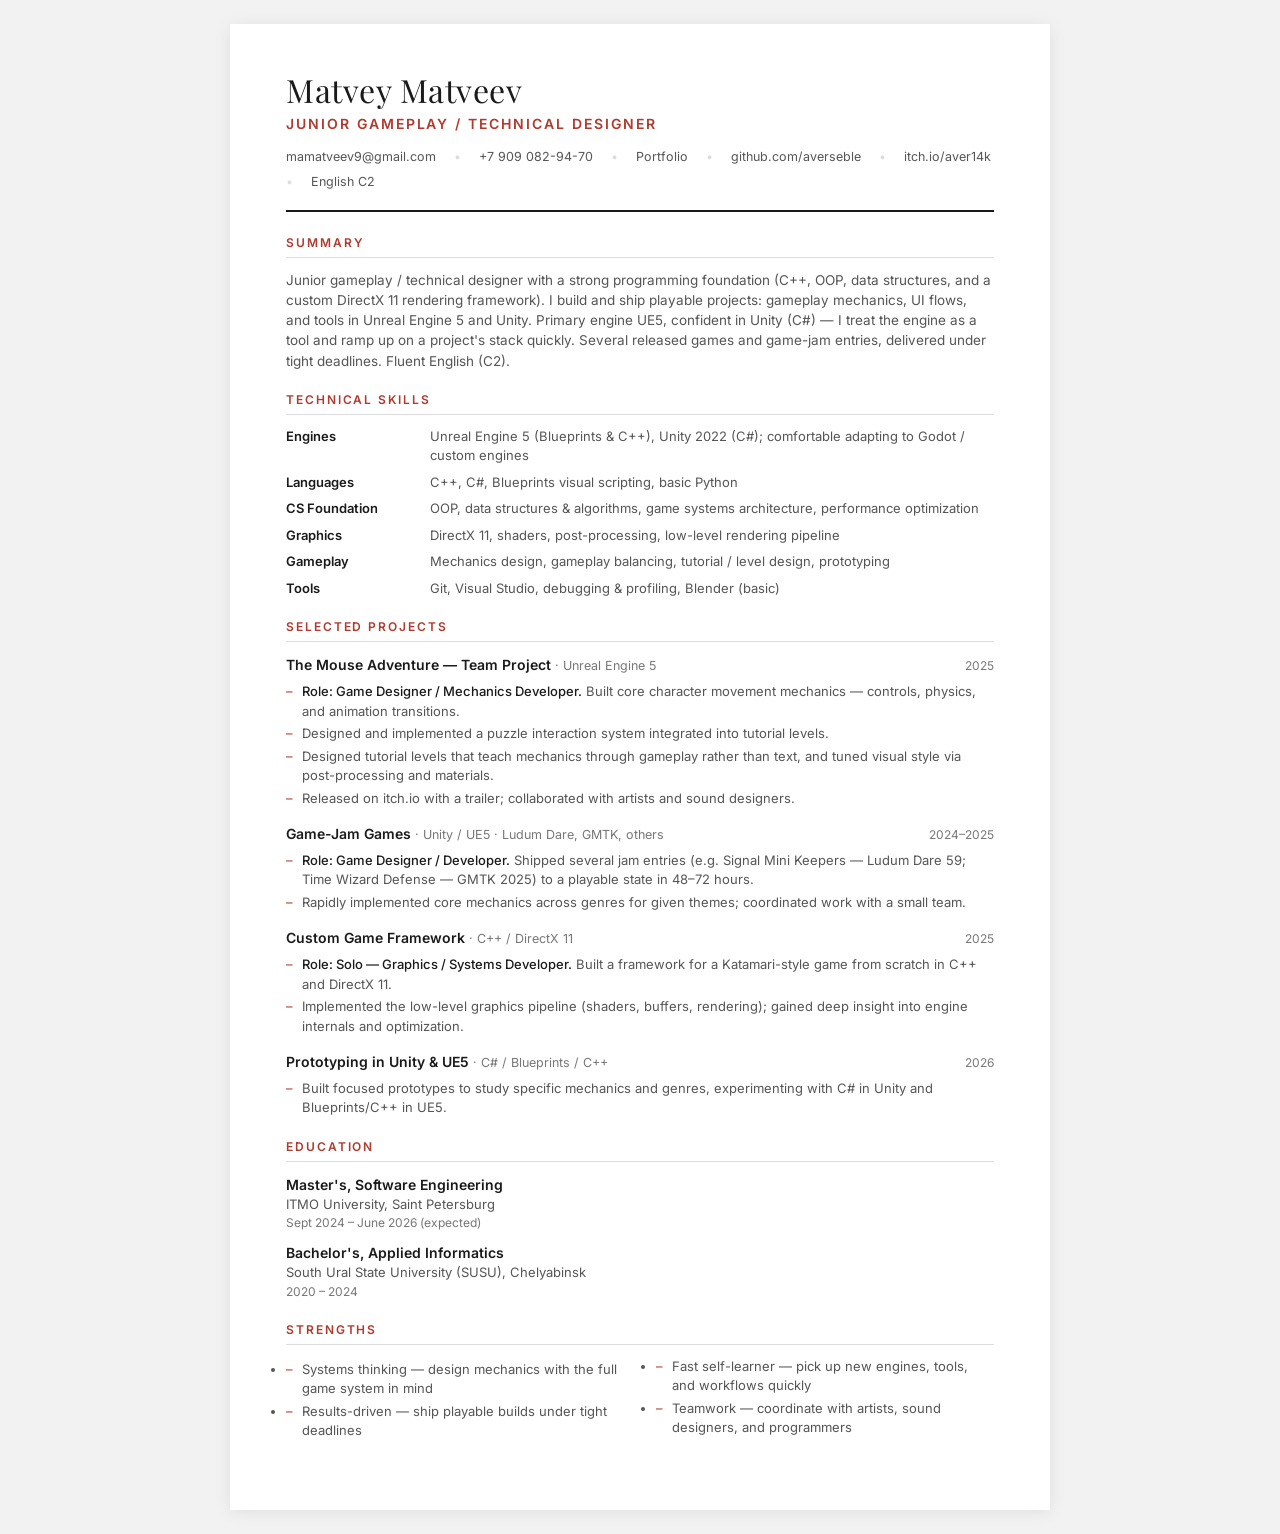
==== cv.html @ a1f342c8 "added CV" ====
<!DOCTYPE html>
<html lang="en">
<head>
  <meta charset="UTF-8">
  <meta name="viewport" content="width=device-width, initial-scale=1.0">
  <title>Matvey Matveev — CV — Junior Gameplay / Technical Designer</title>
  <link rel="preconnect" href="https://fonts.googleapis.com">
  <link rel="preconnect" href="https://fonts.gstatic.com" crossorigin>
  <link href="https://fonts.googleapis.com/css2?family=Inter:wght@300;400;500;600&family=Playfair+Display:wght@600&display=swap" rel="stylesheet">
  <style>
    :root {
      --ink: #1a1a1a;
      --muted: #555;
      --dim: #777;
      --accent: #b03a2e;
      --line: #ddd;
      --bg: #fff;
    }

    * { margin: 0; padding: 0; box-sizing: border-box; }

    body {
      font-family: 'Inter', system-ui, sans-serif;
      color: var(--ink);
      background: #f2f2f2;
      line-height: 1.5;
      font-size: 14px;
      -webkit-font-smoothing: antialiased;
    }

    .page {
      max-width: 820px;
      margin: 24px auto;
      background: var(--bg);
      padding: 48px 56px;
      box-shadow: 0 2px 16px rgba(0,0,0,0.08);
    }

    /* Header */
    .cv-head { border-bottom: 2px solid var(--ink); padding-bottom: 18px; margin-bottom: 22px; }
    .cv-name {
      font-family: 'Playfair Display', serif;
      font-size: 32px;
      letter-spacing: 0.5px;
      line-height: 1.1;
    }
    .cv-role {
      font-size: 14px;
      letter-spacing: 0.14em;
      text-transform: uppercase;
      color: var(--accent);
      font-weight: 600;
      margin-top: 6px;
    }
    .cv-contacts {
      margin-top: 14px;
      display: flex;
      flex-wrap: wrap;
      gap: 6px 18px;
      font-size: 12.5px;
      color: var(--muted);
    }
    .cv-contacts a { color: var(--muted); text-decoration: none; }
    .cv-contacts a:hover { color: var(--accent); }
    .cv-contacts span::before { content: "•"; color: var(--line); margin-right: 18px; }
    .cv-contacts span:first-child::before { content: none; }

    /* Sections */
    section { margin-bottom: 20px; }
    h2 {
      font-size: 12px;
      letter-spacing: 0.16em;
      text-transform: uppercase;
      color: var(--accent);
      border-bottom: 1px solid var(--line);
      padding-bottom: 5px;
      margin-bottom: 12px;
      font-weight: 600;
    }

    .summary { color: var(--muted); font-size: 13.5px; }

    /* Skills grid */
    .skills { display: grid; grid-template-columns: 130px 1fr; row-gap: 7px; column-gap: 14px; font-size: 13px; }
    .skills dt { font-weight: 600; color: var(--ink); }
    .skills dd { color: var(--muted); }

    /* Experience / projects */
    .item { margin-bottom: 15px; }
    .item:last-child { margin-bottom: 0; }
    .item-head { display: flex; justify-content: space-between; align-items: baseline; gap: 12px; }
    .item-title { font-weight: 600; font-size: 14px; }
    .item-title .stack { font-weight: 400; color: var(--dim); font-size: 12.5px; }
    .item-meta { color: var(--dim); font-size: 12px; white-space: nowrap; }
    .item ul { list-style: none; margin-top: 6px; }
    .item li { position: relative; padding-left: 16px; color: var(--muted); font-size: 13px; margin: 3px 0; }
    .item li::before { content: "–"; position: absolute; left: 0; color: var(--accent); }
    .item .role-tag { color: var(--ink); font-weight: 500; }

    /* Education */
    .edu-item { margin-bottom: 10px; }
    .edu-item .deg { font-weight: 600; }
    .edu-item .school { color: var(--muted); font-size: 13px; }
    .edu-item .meta { color: var(--dim); font-size: 12px; }

    .two-col { columns: 2; column-gap: 32px; }
    .two-col li { break-inside: avoid; }

    @media print {
      body { background: #fff; font-size: 12px; }
      .page { margin: 0; max-width: none; box-shadow: none; padding: 0; }
      @page { size: A4; margin: 14mm 15mm; }
      a { color: var(--ink) !important; }
      h2 { color: #000; }
      .cv-role, .item li::before { color: #000; }
    }
  </style>
</head>
<body>
  <div class="page">
    <header class="cv-head">
      <div class="cv-name">Matvey Matveev</div>
      <div class="cv-role">Junior Gameplay / Technical Designer</div>
      <div class="cv-contacts">
        <span><a href="mailto:mamatveev9@gmail.com">mamatveev9@gmail.com</a></span>
        <span><a href="tel:+79090829470">+7 909 082-94-70</a></span>
        <span><a href="https://averseble.github.io/portfolio/">Portfolio</a></span>
        <span><a href="https://github.com/averseble">github.com/averseble</a></span>
        <span><a href="https://aver14k.itch.io/">itch.io/aver14k</a></span>
        <span>English C2</span>
      </div>
    </header>

    <section>
      <h2>Summary</h2>
      <p class="summary">
        Junior gameplay / technical designer with a strong programming foundation (C++, OOP, data structures,
        and a custom DirectX&nbsp;11 rendering framework). I build and ship playable projects: gameplay mechanics,
        UI flows, and tools in Unreal Engine&nbsp;5 and Unity. Primary engine UE5, confident in Unity (C#) — I treat
        the engine as a tool and ramp up on a project's stack quickly. Several released games and game-jam entries,
        delivered under tight deadlines. Fluent English (C2).
      </p>
    </section>

    <section>
      <h2>Technical Skills</h2>
      <dl class="skills">
        <dt>Engines</dt>
        <dd>Unreal Engine 5 (Blueprints &amp; C++), Unity 2022 (C#); comfortable adapting to Godot / custom engines</dd>
        <dt>Languages</dt>
        <dd>C++, C#, Blueprints visual scripting, basic Python</dd>
        <dt>CS Foundation</dt>
        <dd>OOP, data structures &amp; algorithms, game systems architecture, performance optimization</dd>
        <dt>Graphics</dt>
        <dd>DirectX 11, shaders, post-processing, low-level rendering pipeline</dd>
        <dt>Gameplay</dt>
        <dd>Mechanics design, gameplay balancing, tutorial / level design, prototyping</dd>
        <dt>Tools</dt>
        <dd>Git, Visual Studio, debugging &amp; profiling, Blender (basic)</dd>
      </dl>
    </section>

    <section>
      <h2>Selected Projects</h2>

      <div class="item">
        <div class="item-head">
          <div class="item-title">The Mouse Adventure — Team Project <span class="stack">· Unreal Engine 5</span></div>
          <div class="item-meta">2025</div>
        </div>
        <ul>
          <li><span class="role-tag">Role: Game Designer / Mechanics Developer.</span> Built core character movement mechanics — controls, physics, and animation transitions.</li>
          <li>Designed and implemented a puzzle interaction system integrated into tutorial levels.</li>
          <li>Designed tutorial levels that teach mechanics through gameplay rather than text, and tuned visual style via post-processing and materials.</li>
          <li>Released on itch.io with a trailer; collaborated with artists and sound designers.</li>
        </ul>
      </div>

      <div class="item">
        <div class="item-head">
          <div class="item-title">Game-Jam Games <span class="stack">· Unity / UE5 · Ludum Dare, GMTK, others</span></div>
          <div class="item-meta">2024–2025</div>
        </div>
        <ul>
          <li><span class="role-tag">Role: Game Designer / Developer.</span> Shipped several jam entries (e.g. Signal Mini Keepers — Ludum Dare 59; Time Wizard Defense — GMTK 2025) to a playable state in 48–72 hours.</li>
          <li>Rapidly implemented core mechanics across genres for given themes; coordinated work with a small team.</li>
        </ul>
      </div>

      <div class="item">
        <div class="item-head">
          <div class="item-title">Custom Game Framework <span class="stack">· C++ / DirectX 11</span></div>
          <div class="item-meta">2025</div>
        </div>
        <ul>
          <li><span class="role-tag">Role: Solo — Graphics / Systems Developer.</span> Built a framework for a Katamari-style game from scratch in C++ and DirectX 11.</li>
          <li>Implemented the low-level graphics pipeline (shaders, buffers, rendering); gained deep insight into engine internals and optimization.</li>
        </ul>
      </div>

      <div class="item">
        <div class="item-head">
          <div class="item-title">Prototyping in Unity &amp; UE5 <span class="stack">· C# / Blueprints / C++</span></div>
          <div class="item-meta">2026</div>
        </div>
        <ul>
          <li>Built focused prototypes to study specific mechanics and genres, experimenting with C# in Unity and Blueprints/C++ in UE5.</li>
        </ul>
      </div>
    </section>

    <section>
      <h2>Education</h2>
      <div class="edu-item">
        <div class="deg">Master's, Software Engineering</div>
        <div class="school">ITMO University, Saint Petersburg</div>
        <div class="meta">Sept 2024 – June 2026 (expected)</div>
      </div>
      <div class="edu-item">
        <div class="deg">Bachelor's, Applied Informatics</div>
        <div class="school">South Ural State University (SUSU), Chelyabinsk</div>
        <div class="meta">2020 – 2024</div>
      </div>
    </section>

    <section>
      <h2>Strengths</h2>
      <ul class="two-col item" style="margin:0;">
        <li>Systems thinking — design mechanics with the full game system in mind</li>
        <li>Results-driven — ship playable builds under tight deadlines</li>
        <li>Fast self-learner — pick up new engines, tools, and workflows quickly</li>
        <li>Teamwork — coordinate with artists, sound designers, and programmers</li>
      </ul>
    </section>
  </div>
</body>
</html>
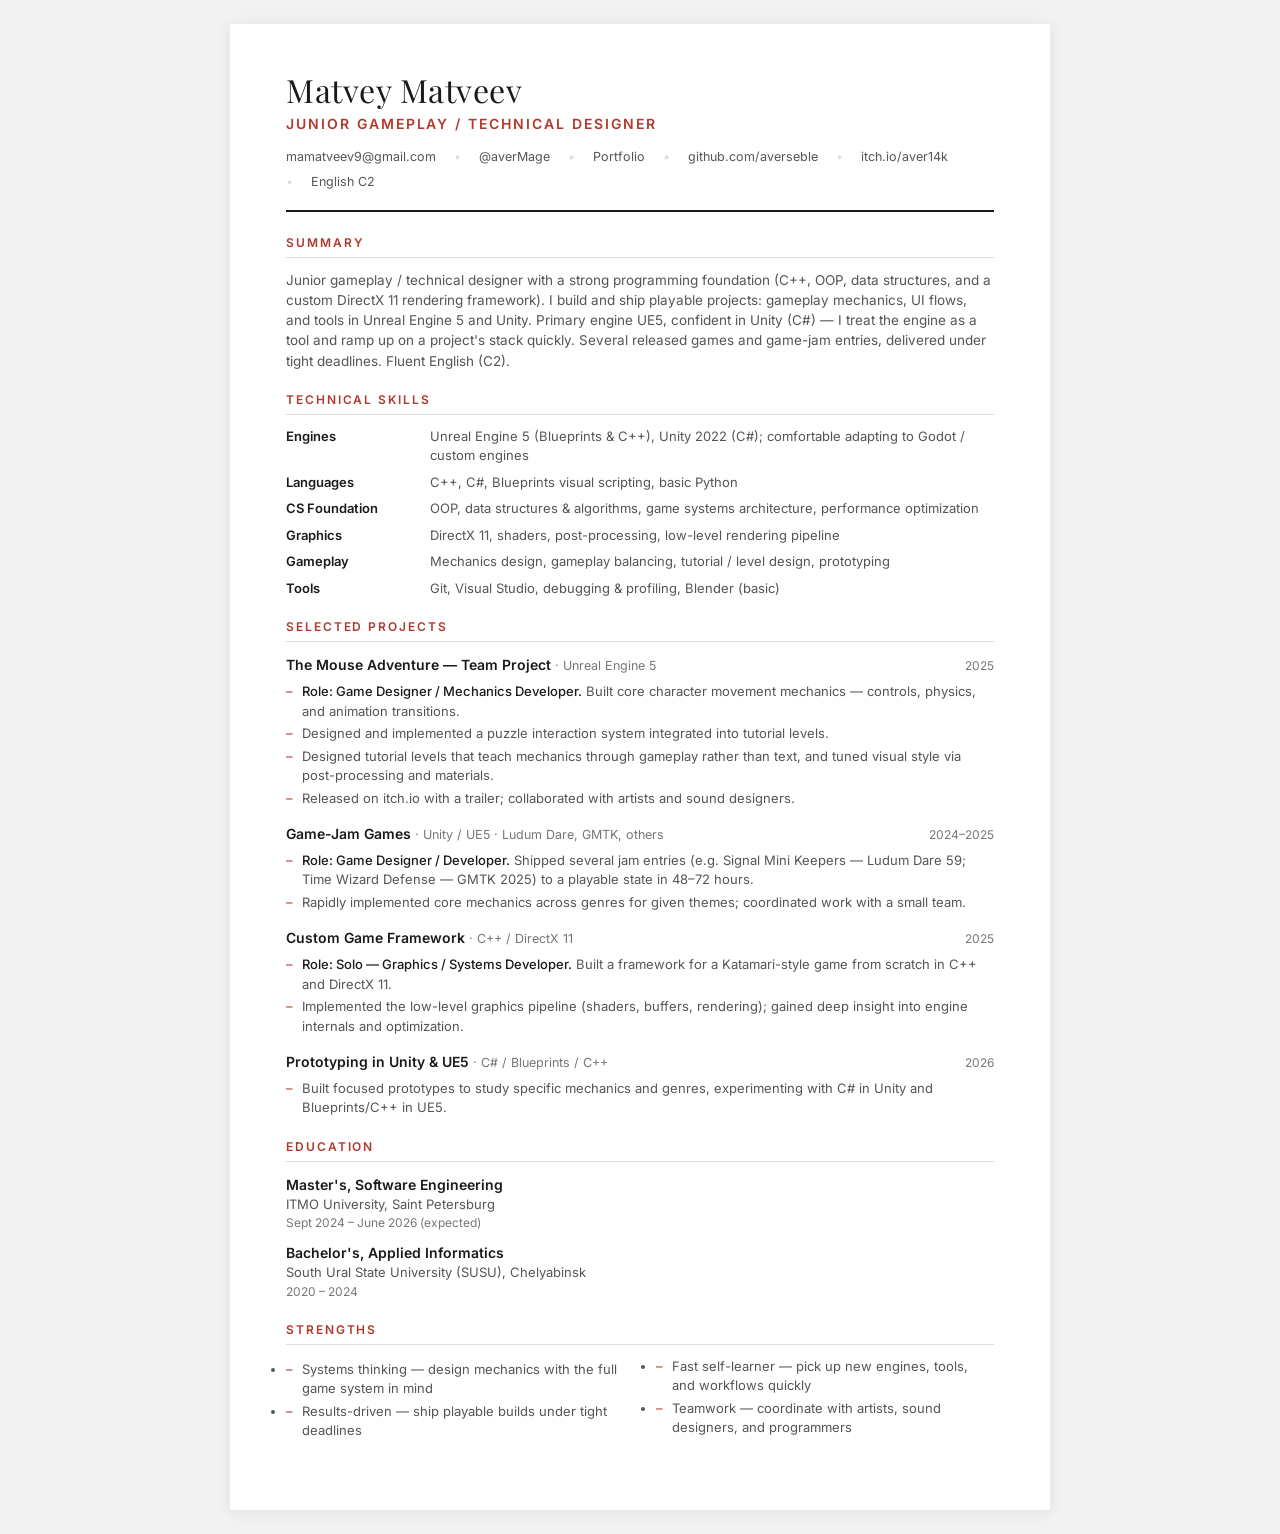
==== commit bb15bbf4: "fix" ====
--- a/cv.html
+++ b/cv.html
@@ -123,7 +123,7 @@
       <div class="cv-role">Junior Gameplay / Technical Designer</div>
       <div class="cv-contacts">
         <span><a href="mailto:mamatveev9@gmail.com">mamatveev9@gmail.com</a></span>
-        <span><a href="tel:+79090829470">+7 909 082-94-70</a></span>
+        <span><a href="https://t.me/averMage">@averMage</a></span>
         <span><a href="https://averseble.github.io/portfolio/">Portfolio</a></span>
         <span><a href="https://github.com/averseble">github.com/averseble</a></span>
         <span><a href="https://aver14k.itch.io/">itch.io/aver14k</a></span>
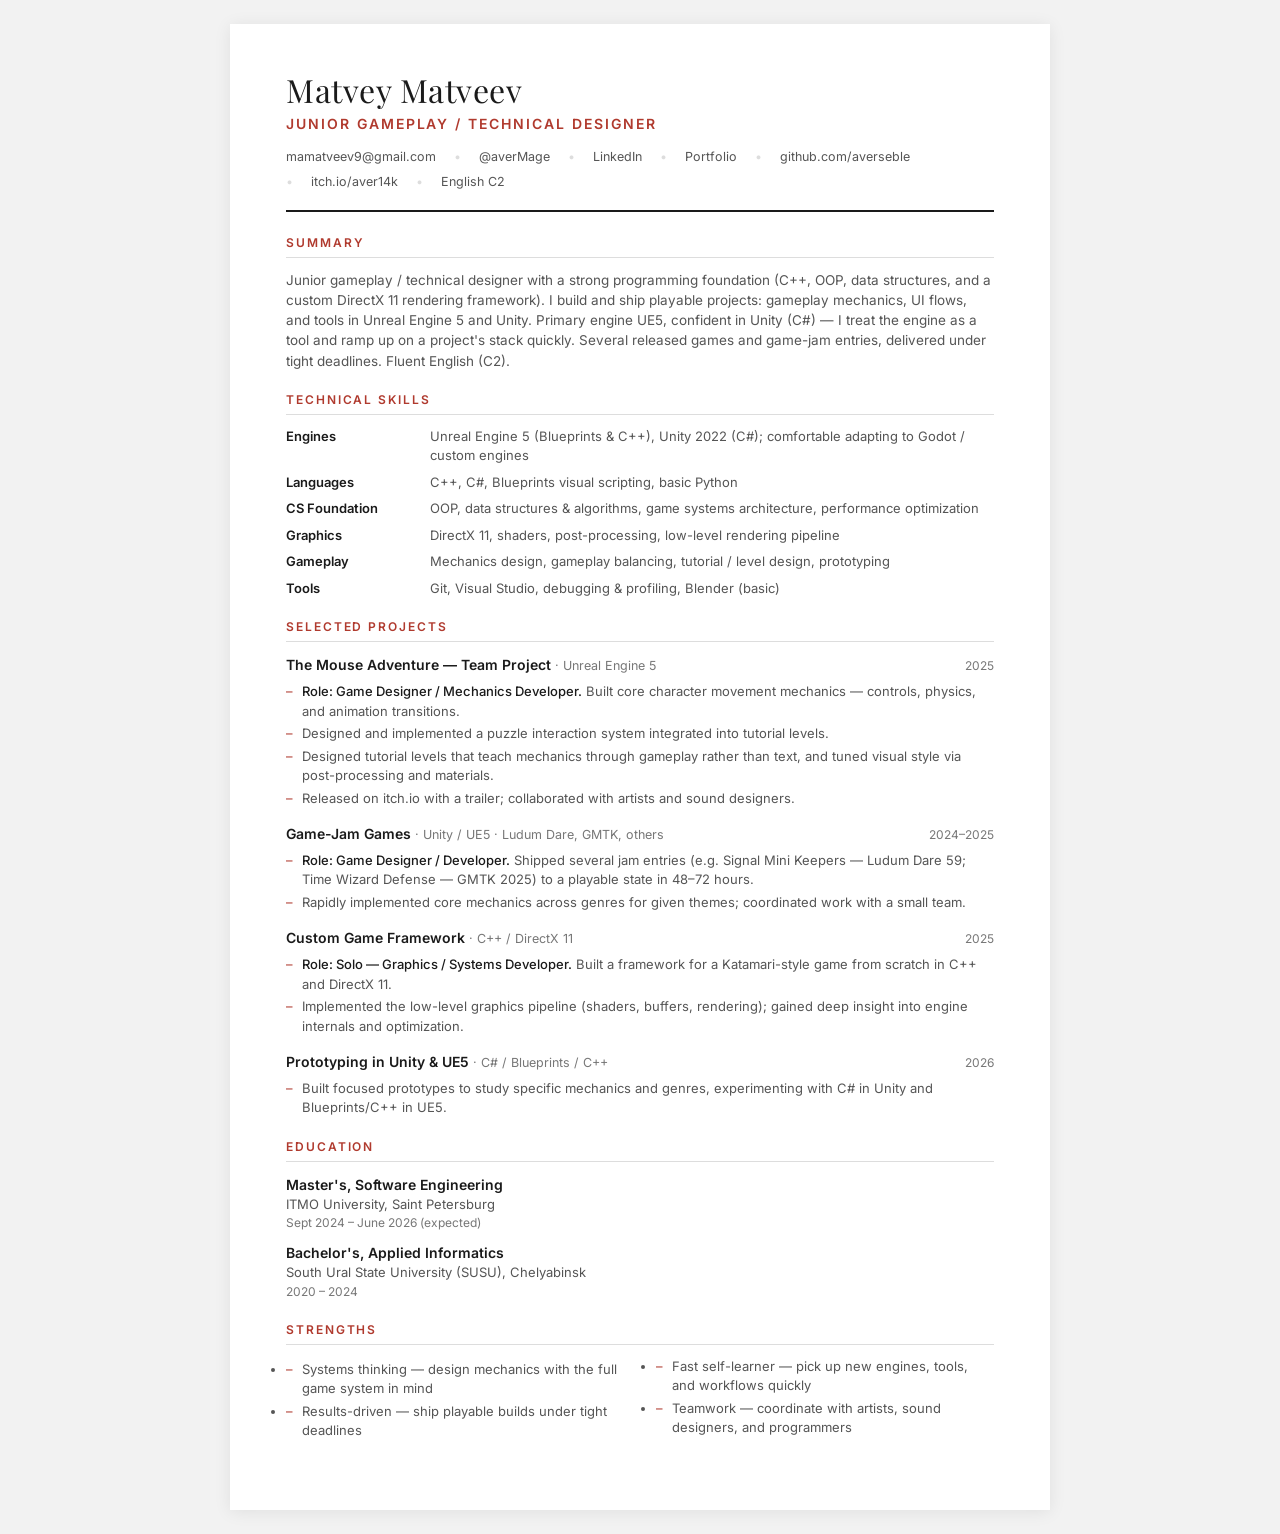
==== commit 003b9efc: "added linkedin" ====
--- a/cv.html
+++ b/cv.html
@@ -124,6 +124,7 @@
       <div class="cv-contacts">
         <span><a href="mailto:mamatveev9@gmail.com">mamatveev9@gmail.com</a></span>
         <span><a href="https://t.me/averMage">@averMage</a></span>
+        <span><a href="https://www.linkedin.com/in/%D0%BC%D0%B0%D1%82%D0%B2%D0%B5%D0%B9-%D0%BC%D0%B0%D1%82%D0%B2%D0%B5%D0%B5%D0%B2-758012212/">LinkedIn</a></span>
         <span><a href="https://averseble.github.io/portfolio/">Portfolio</a></span>
         <span><a href="https://github.com/averseble">github.com/averseble</a></span>
         <span><a href="https://aver14k.itch.io/">itch.io/aver14k</a></span>
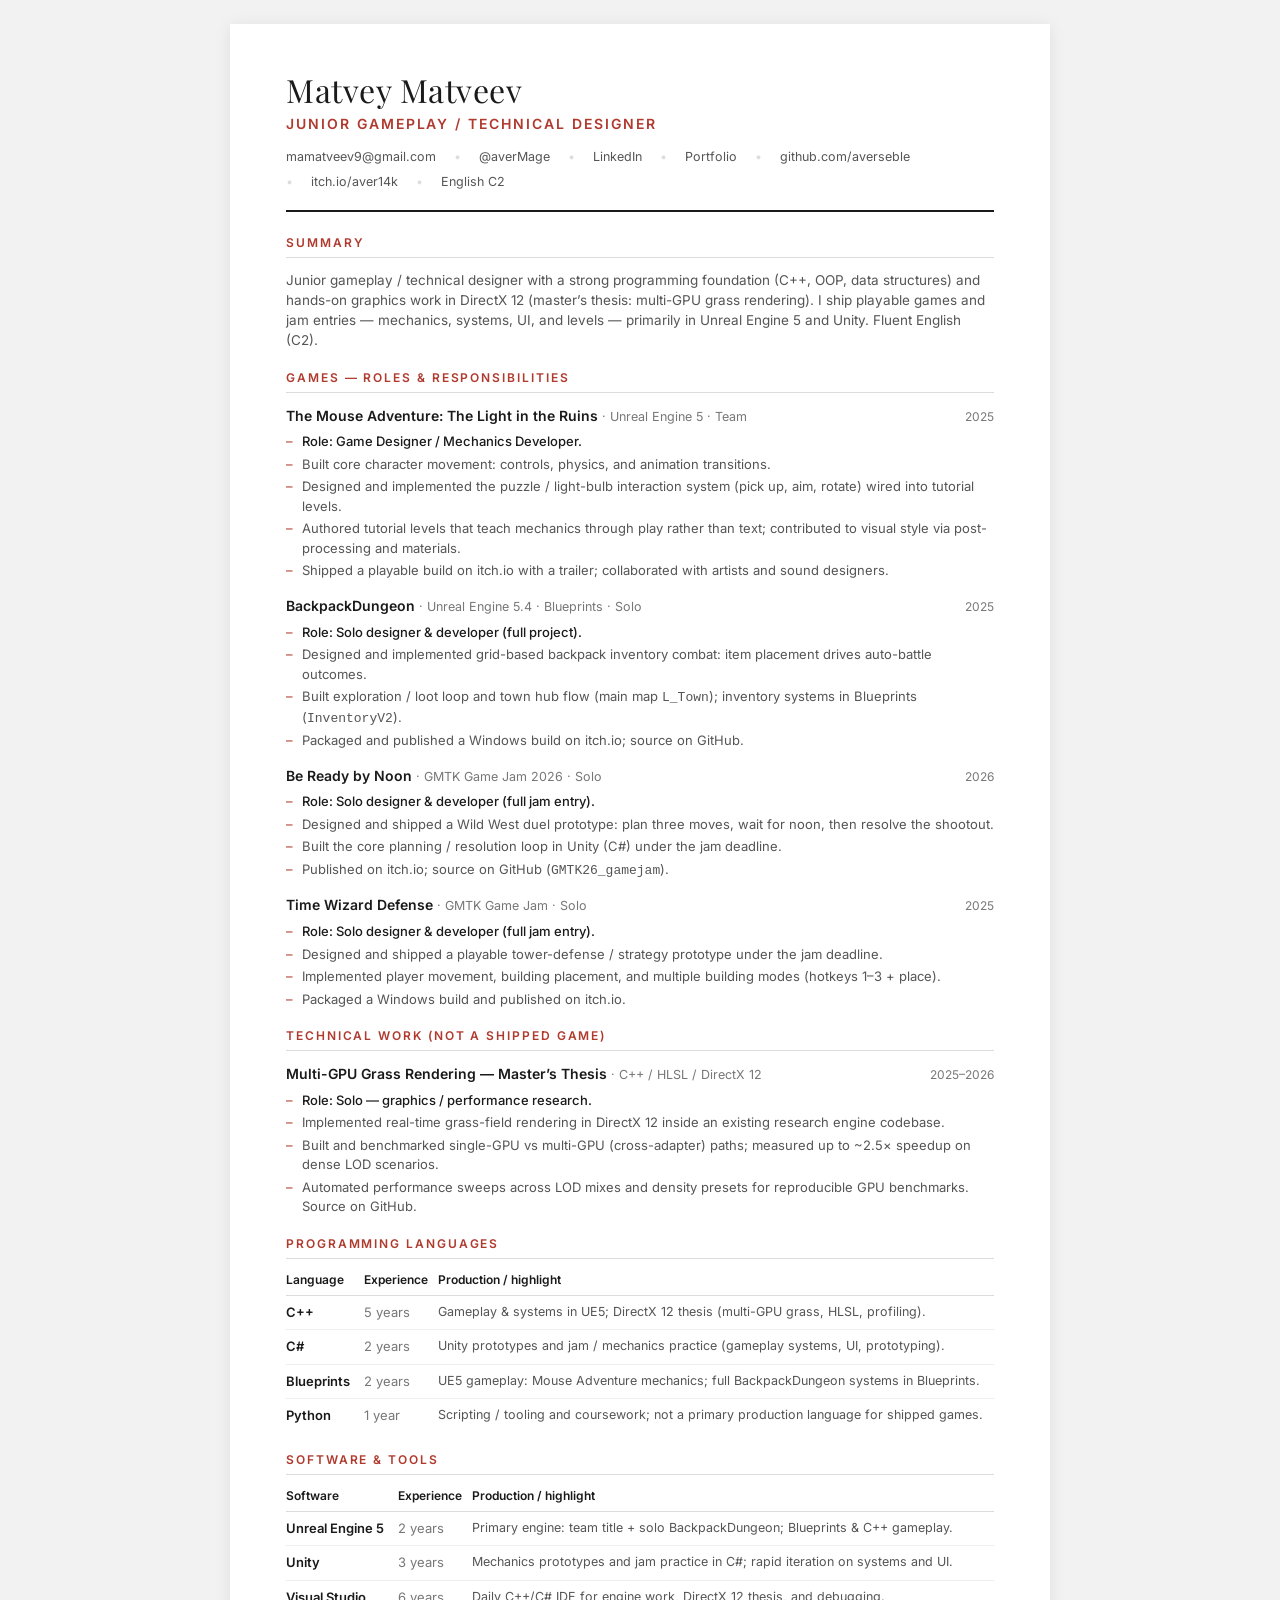
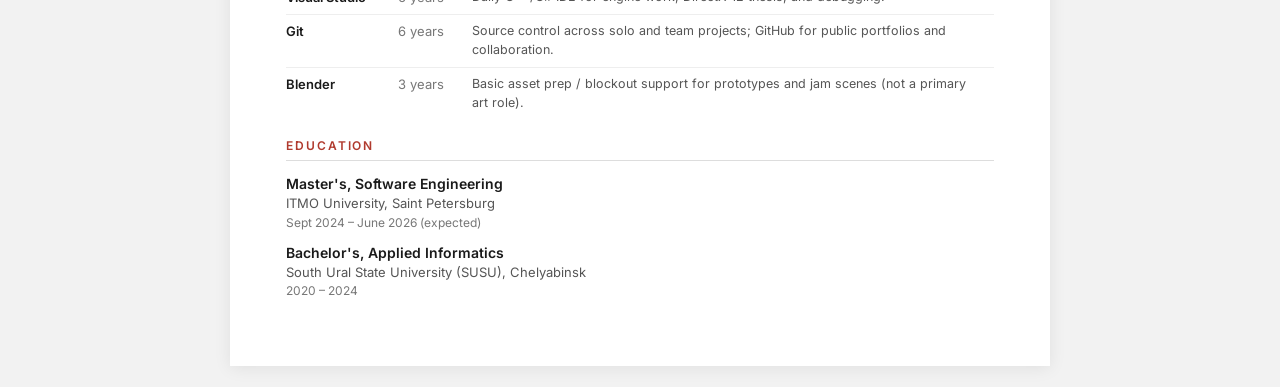
==== commit 239a7ac7: "add new gamejam game mention" ====
--- a/cv.html
+++ b/cv.html
@@ -36,7 +36,6 @@
       box-shadow: 0 2px 16px rgba(0,0,0,0.08);
     }
 
-    /* Header */
     .cv-head { border-bottom: 2px solid var(--ink); padding-bottom: 18px; margin-bottom: 22px; }
     .cv-name {
       font-family: 'Playfair Display', serif;
@@ -65,8 +64,7 @@
     .cv-contacts span::before { content: "•"; color: var(--line); margin-right: 18px; }
     .cv-contacts span:first-child::before { content: none; }
 
-    /* Sections */
-    section { margin-bottom: 20px; }
+    section { margin-bottom: 18px; }
     h2 {
       font-size: 12px;
       letter-spacing: 0.16em;
@@ -80,13 +78,31 @@
 
     .summary { color: var(--muted); font-size: 13.5px; }
 
-    /* Skills grid */
     .skills { display: grid; grid-template-columns: 130px 1fr; row-gap: 7px; column-gap: 14px; font-size: 13px; }
     .skills dt { font-weight: 600; color: var(--ink); }
     .skills dd { color: var(--muted); }
 
-    /* Experience / projects */
-    .item { margin-bottom: 15px; }
+    .exp-table { width: 100%; border-collapse: collapse; font-size: 13px; }
+    .exp-table th {
+      text-align: left;
+      font-weight: 600;
+      font-size: 12px;
+      padding: 0 10px 6px 0;
+      border-bottom: 1px solid var(--line);
+      color: var(--ink);
+    }
+    .exp-table td {
+      padding: 7px 10px 7px 0;
+      vertical-align: top;
+      color: var(--muted);
+      border-bottom: 1px solid #eee;
+    }
+    .exp-table tr:last-child td { border-bottom: none; }
+    .exp-table .name { font-weight: 600; color: var(--ink); white-space: nowrap; padding-right: 14px; }
+    .exp-table .yrs { white-space: nowrap; color: var(--dim); width: 72px; }
+    .exp-table .note { font-size: 12.5px; }
+
+    .item { margin-bottom: 14px; }
     .item:last-child { margin-bottom: 0; }
     .item-head { display: flex; justify-content: space-between; align-items: baseline; gap: 12px; }
     .item-title { font-weight: 600; font-size: 14px; }
@@ -97,22 +113,19 @@
     .item li::before { content: "–"; position: absolute; left: 0; color: var(--accent); }
     .item .role-tag { color: var(--ink); font-weight: 500; }
 
-    /* Education */
     .edu-item { margin-bottom: 10px; }
     .edu-item .deg { font-weight: 600; }
     .edu-item .school { color: var(--muted); font-size: 13px; }
     .edu-item .meta { color: var(--dim); font-size: 12px; }
 
-    .two-col { columns: 2; column-gap: 32px; }
-    .two-col li { break-inside: avoid; }
-
     @media print {
-      body { background: #fff; font-size: 12px; }
+      body { background: #fff; font-size: 11.5px; }
       .page { margin: 0; max-width: none; box-shadow: none; padding: 0; }
-      @page { size: A4; margin: 14mm 15mm; }
+      @page { size: A4; margin: 12mm 14mm; }
       a { color: var(--ink) !important; }
       h2 { color: #000; }
       .cv-role, .item li::before { color: #000; }
+      section { margin-bottom: 14px; }
     }
   </style>
 </head>
@@ -124,7 +137,7 @@
       <div class="cv-contacts">
         <span><a href="mailto:mamatveev9@gmail.com">mamatveev9@gmail.com</a></span>
         <span><a href="https://t.me/averMage">@averMage</a></span>
-        <span><a href="https://www.linkedin.com/in/%D0%BC%D0%B0%D1%82%D0%B2%D0%B5%D0%B9-%D0%BC%D0%B0%D1%82%D0%B2%D0%B5%D0%B5%D0%B2-758012212/">LinkedIn</a></span>
+        <span><a href="https://www.linkedin.com/in/matveev-matvei/">LinkedIn</a></span>
         <span><a href="https://averseble.github.io/portfolio/">Portfolio</a></span>
         <span><a href="https://github.com/averseble">github.com/averseble</a></span>
         <span><a href="https://aver14k.itch.io/">itch.io/aver14k</a></span>
@@ -135,79 +148,159 @@
     <section>
       <h2>Summary</h2>
       <p class="summary">
-        Junior gameplay / technical designer with a strong programming foundation (C++, OOP, data structures,
-        and a custom DirectX&nbsp;11 rendering framework). I build and ship playable projects: gameplay mechanics,
-        UI flows, and tools in Unreal Engine&nbsp;5 and Unity. Primary engine UE5, confident in Unity (C#) — I treat
-        the engine as a tool and ramp up on a project's stack quickly. Several released games and game-jam entries,
-        delivered under tight deadlines. Fluent English (C2).
+        Junior gameplay / technical designer with a strong programming foundation (C++, OOP, data structures)
+        and hands-on graphics work in DirectX&nbsp;12 (master’s thesis: multi-GPU grass rendering). I ship playable
+        games and jam entries — mechanics, systems, UI, and levels — primarily in Unreal Engine&nbsp;5 and Unity.
+        Fluent English (C2).
       </p>
     </section>
 
     <section>
-      <h2>Technical Skills</h2>
-      <dl class="skills">
-        <dt>Engines</dt>
-        <dd>Unreal Engine 5 (Blueprints &amp; C++), Unity 2022 (C#); comfortable adapting to Godot / custom engines</dd>
-        <dt>Languages</dt>
-        <dd>C++, C#, Blueprints visual scripting, basic Python</dd>
-        <dt>CS Foundation</dt>
-        <dd>OOP, data structures &amp; algorithms, game systems architecture, performance optimization</dd>
-        <dt>Graphics</dt>
-        <dd>DirectX 11, shaders, post-processing, low-level rendering pipeline</dd>
-        <dt>Gameplay</dt>
-        <dd>Mechanics design, gameplay balancing, tutorial / level design, prototyping</dd>
-        <dt>Tools</dt>
-        <dd>Git, Visual Studio, debugging &amp; profiling, Blender (basic)</dd>
-      </dl>
-    </section>
-
-    <section>
-      <h2>Selected Projects</h2>
-
-      <div class="item">
-        <div class="item-head">
-          <div class="item-title">The Mouse Adventure — Team Project <span class="stack">· Unreal Engine 5</span></div>
+      <h2>Games — Roles &amp; Responsibilities</h2>
+
+      <div class="item">
+        <div class="item-head">
+          <div class="item-title">The Mouse Adventure: The Light in the Ruins <span class="stack">· Unreal Engine 5 · Team</span></div>
           <div class="item-meta">2025</div>
         </div>
         <ul>
-          <li><span class="role-tag">Role: Game Designer / Mechanics Developer.</span> Built core character movement mechanics — controls, physics, and animation transitions.</li>
-          <li>Designed and implemented a puzzle interaction system integrated into tutorial levels.</li>
-          <li>Designed tutorial levels that teach mechanics through gameplay rather than text, and tuned visual style via post-processing and materials.</li>
-          <li>Released on itch.io with a trailer; collaborated with artists and sound designers.</li>
-        </ul>
-      </div>
-
-      <div class="item">
-        <div class="item-head">
-          <div class="item-title">Game-Jam Games <span class="stack">· Unity / UE5 · Ludum Dare, GMTK, others</span></div>
-          <div class="item-meta">2024–2025</div>
-        </div>
-        <ul>
-          <li><span class="role-tag">Role: Game Designer / Developer.</span> Shipped several jam entries (e.g. Signal Mini Keepers — Ludum Dare 59; Time Wizard Defense — GMTK 2025) to a playable state in 48–72 hours.</li>
-          <li>Rapidly implemented core mechanics across genres for given themes; coordinated work with a small team.</li>
-        </ul>
-      </div>
-
-      <div class="item">
-        <div class="item-head">
-          <div class="item-title">Custom Game Framework <span class="stack">· C++ / DirectX 11</span></div>
+          <li><span class="role-tag">Role: Game Designer / Mechanics Developer.</span></li>
+          <li>Built core character movement: controls, physics, and animation transitions.</li>
+          <li>Designed and implemented the puzzle / light-bulb interaction system (pick up, aim, rotate) wired into tutorial levels.</li>
+          <li>Authored tutorial levels that teach mechanics through play rather than text; contributed to visual style via post-processing and materials.</li>
+          <li>Shipped a playable build on itch.io with a trailer; collaborated with artists and sound designers.</li>
+        </ul>
+      </div>
+
+      <div class="item">
+        <div class="item-head">
+          <div class="item-title">BackpackDungeon <span class="stack">· Unreal Engine 5.4 · Blueprints · Solo</span></div>
           <div class="item-meta">2025</div>
         </div>
         <ul>
-          <li><span class="role-tag">Role: Solo — Graphics / Systems Developer.</span> Built a framework for a Katamari-style game from scratch in C++ and DirectX 11.</li>
-          <li>Implemented the low-level graphics pipeline (shaders, buffers, rendering); gained deep insight into engine internals and optimization.</li>
-        </ul>
-      </div>
-
-      <div class="item">
-        <div class="item-head">
-          <div class="item-title">Prototyping in Unity &amp; UE5 <span class="stack">· C# / Blueprints / C++</span></div>
+          <li><span class="role-tag">Role: Solo designer &amp; developer (full project).</span></li>
+          <li>Designed and implemented grid-based backpack inventory combat: item placement drives auto-battle outcomes.</li>
+          <li>Built exploration / loot loop and town hub flow (main map <code>L_Town</code>); inventory systems in Blueprints (<code>InventoryV2</code>).</li>
+          <li>Packaged and published a Windows build on itch.io; source on GitHub.</li>
+        </ul>
+      </div>
+
+      <div class="item">
+        <div class="item-head">
+          <div class="item-title">Be Ready by Noon <span class="stack">· GMTK Game Jam 2026 · Solo</span></div>
           <div class="item-meta">2026</div>
         </div>
         <ul>
-          <li>Built focused prototypes to study specific mechanics and genres, experimenting with C# in Unity and Blueprints/C++ in UE5.</li>
-        </ul>
-      </div>
+          <li><span class="role-tag">Role: Solo designer &amp; developer (full jam entry).</span></li>
+          <li>Designed and shipped a Wild West duel prototype: plan three moves, wait for noon, then resolve the shootout.</li>
+          <li>Built the core planning / resolution loop in Unity (C#) under the jam deadline.</li>
+          <li>Published on itch.io; source on GitHub (<code>GMTK26_gamejam</code>).</li>
+        </ul>
+      </div>
+
+      <div class="item">
+        <div class="item-head">
+          <div class="item-title">Time Wizard Defense <span class="stack">· GMTK Game Jam · Solo</span></div>
+          <div class="item-meta">2025</div>
+        </div>
+        <ul>
+          <li><span class="role-tag">Role: Solo designer &amp; developer (full jam entry).</span></li>
+          <li>Designed and shipped a playable tower-defense / strategy prototype under the jam deadline.</li>
+          <li>Implemented player movement, building placement, and multiple building modes (hotkeys 1–3 + place).</li>
+          <li>Packaged a Windows build and published on itch.io.</li>
+        </ul>
+      </div>
+    </section>
+
+    <section>
+      <h2>Technical Work (not a shipped game)</h2>
+      <div class="item">
+        <div class="item-head">
+          <div class="item-title">Multi-GPU Grass Rendering — Master’s Thesis <span class="stack">· C++ / HLSL / DirectX 12</span></div>
+          <div class="item-meta">2025–2026</div>
+        </div>
+        <ul>
+          <li><span class="role-tag">Role: Solo — graphics / performance research.</span></li>
+          <li>Implemented real-time grass-field rendering in DirectX&nbsp;12 inside an existing research engine codebase.</li>
+          <li>Built and benchmarked single-GPU vs multi-GPU (cross-adapter) paths; measured up to ~2.5× speedup on dense LOD scenarios.</li>
+          <li>Automated performance sweeps across LOD mixes and density presets for reproducible GPU benchmarks. Source on GitHub.</li>
+        </ul>
+      </div>
+    </section>
+
+    <section>
+      <h2>Programming Languages</h2>
+      <table class="exp-table">
+        <thead>
+          <tr>
+            <th>Language</th>
+            <th>Experience</th>
+            <th>Production / highlight</th>
+          </tr>
+        </thead>
+        <tbody>
+          <tr>
+            <td class="name">C++</td>
+            <td class="yrs">5 years</td>
+            <td class="note">Gameplay &amp; systems in UE5; DirectX&nbsp;12 thesis (multi-GPU grass, HLSL, profiling).</td>
+          </tr>
+          <tr>
+            <td class="name">C#</td>
+            <td class="yrs">2 years</td>
+            <td class="note">Unity prototypes and jam / mechanics practice (gameplay systems, UI, prototyping).</td>
+          </tr>
+          <tr>
+            <td class="name">Blueprints</td>
+            <td class="yrs">2 years</td>
+            <td class="note">UE5 gameplay: Mouse Adventure mechanics; full BackpackDungeon systems in Blueprints.</td>
+          </tr>
+          <tr>
+            <td class="name">Python</td>
+            <td class="yrs">1 year</td>
+            <td class="note">Scripting / tooling and coursework; not a primary production language for shipped games.</td>
+          </tr>
+        </tbody>
+      </table>
+    </section>
+
+    <section>
+      <h2>Software &amp; Tools</h2>
+      <table class="exp-table">
+        <thead>
+          <tr>
+            <th>Software</th>
+            <th>Experience</th>
+            <th>Production / highlight</th>
+          </tr>
+        </thead>
+        <tbody>
+          <tr>
+            <td class="name">Unreal Engine 5</td>
+            <td class="yrs">2 years</td>
+            <td class="note">Primary engine: team title + solo BackpackDungeon; Blueprints &amp; C++ gameplay.</td>
+          </tr>
+          <tr>
+            <td class="name">Unity</td>
+            <td class="yrs">3 years</td>
+            <td class="note">Mechanics prototypes and jam practice in C#; rapid iteration on systems and UI.</td>
+          </tr>
+          <tr>
+            <td class="name">Visual Studio</td>
+            <td class="yrs">6 years</td>
+            <td class="note">Daily C++/C# IDE for engine work, DirectX&nbsp;12 thesis, and debugging.</td>
+          </tr>
+          <tr>
+            <td class="name">Git</td>
+            <td class="yrs">6 years</td>
+            <td class="note">Source control across solo and team projects; GitHub for public portfolios and collaboration.</td>
+          </tr>
+          <tr>
+            <td class="name">Blender</td>
+            <td class="yrs">3 years</td>
+            <td class="note">Basic asset prep / blockout support for prototypes and jam scenes (not a primary art role).</td>
+          </tr>
+        </tbody>
+      </table>
     </section>
 
     <section>
@@ -223,16 +316,6 @@
         <div class="meta">2020 – 2024</div>
       </div>
     </section>
-
-    <section>
-      <h2>Strengths</h2>
-      <ul class="two-col item" style="margin:0;">
-        <li>Systems thinking — design mechanics with the full game system in mind</li>
-        <li>Results-driven — ship playable builds under tight deadlines</li>
-        <li>Fast self-learner — pick up new engines, tools, and workflows quickly</li>
-        <li>Teamwork — coordinate with artists, sound designers, and programmers</li>
-      </ul>
-    </section>
   </div>
 </body>
 </html>
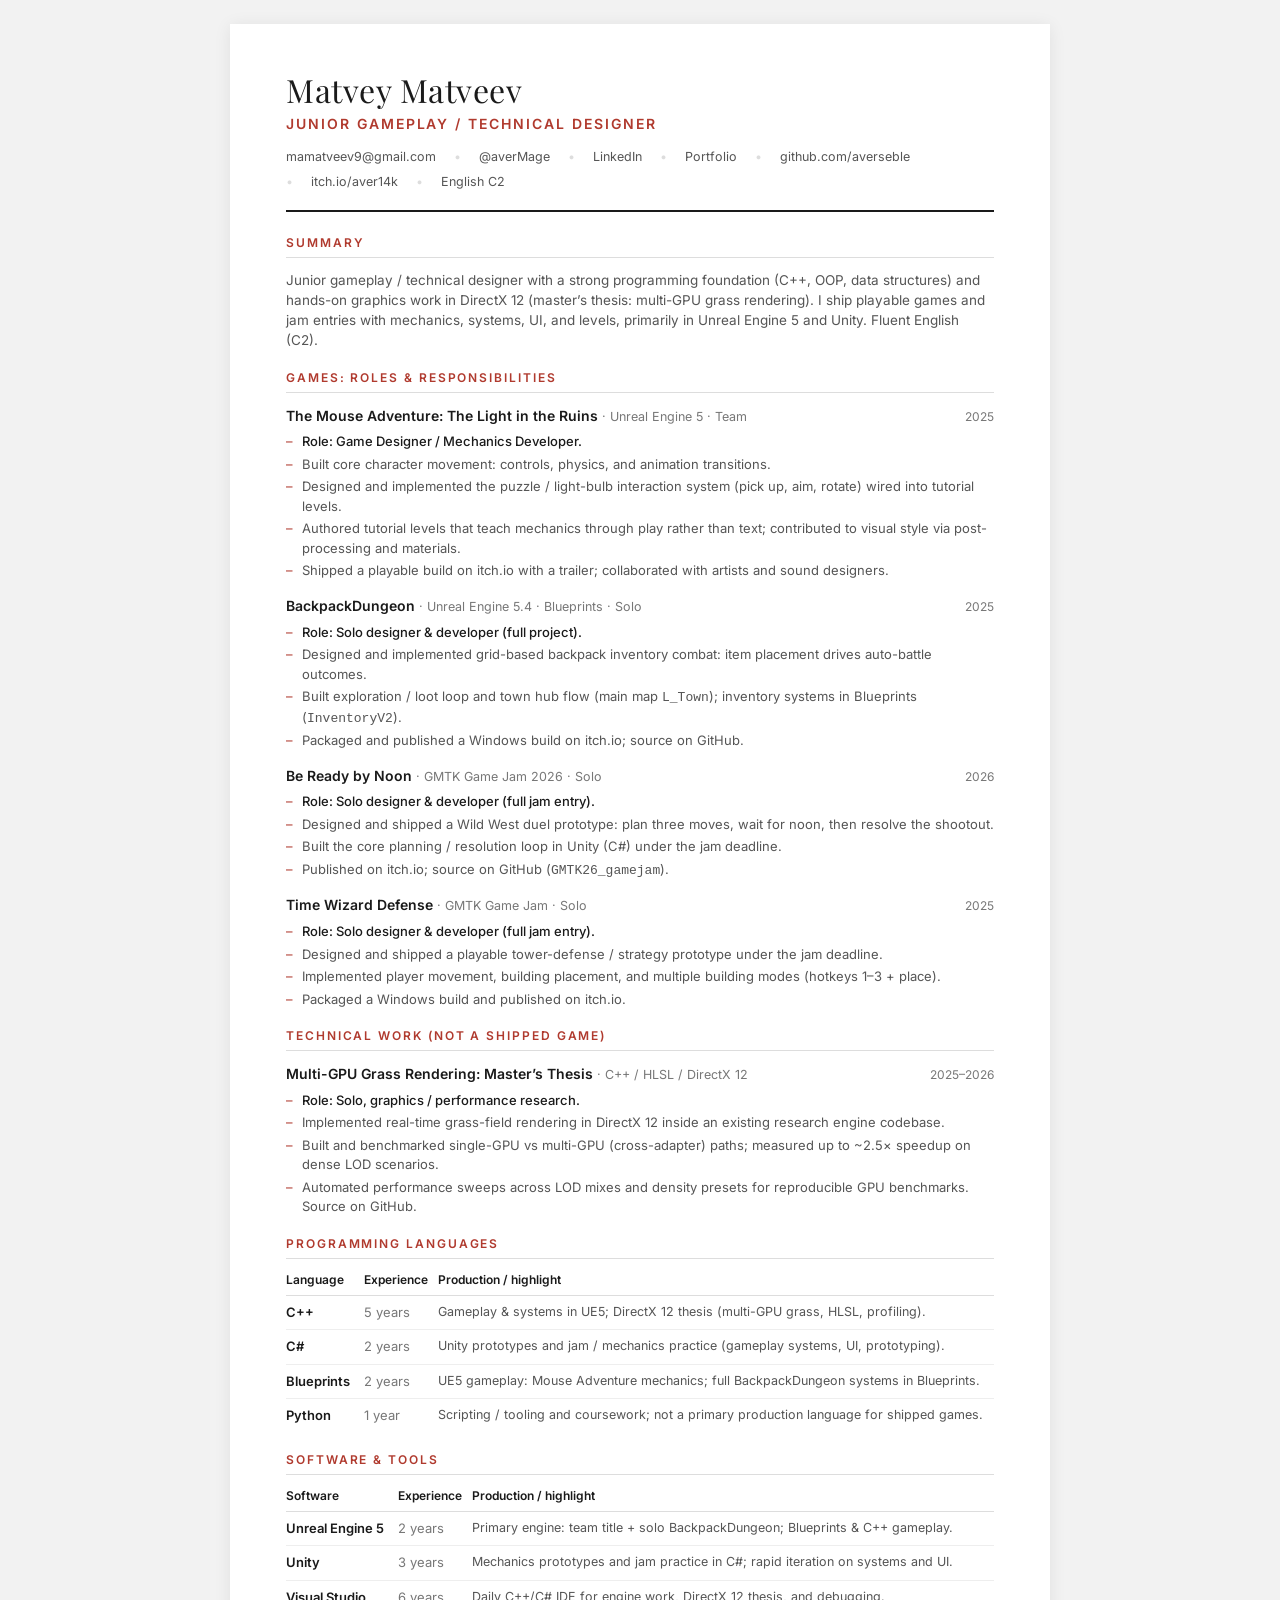
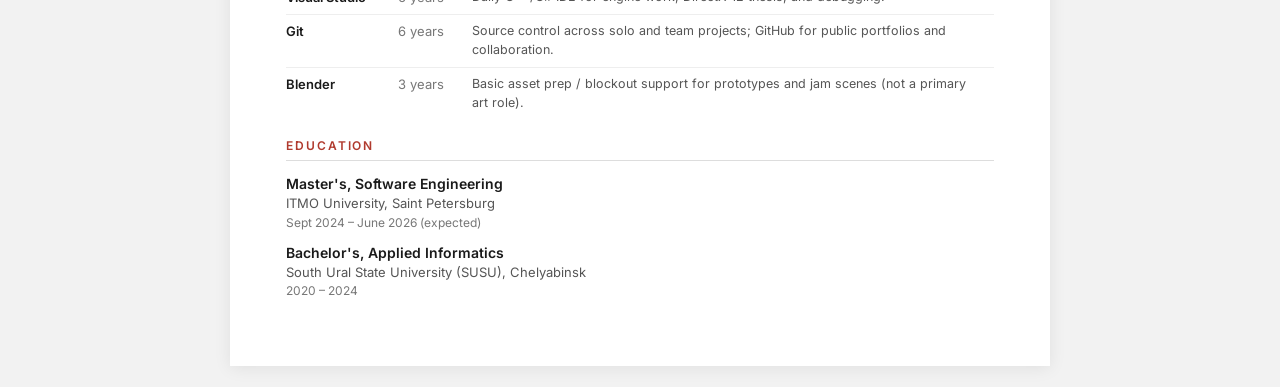
==== commit 5e7b6f17: "fix" ====
--- a/cv.html
+++ b/cv.html
@@ -3,7 +3,7 @@
 <head>
   <meta charset="UTF-8">
   <meta name="viewport" content="width=device-width, initial-scale=1.0">
-  <title>Matvey Matveev — CV — Junior Gameplay / Technical Designer</title>
+  <title>Matvey Matveev - CV - Junior Gameplay / Technical Designer</title>
   <link rel="preconnect" href="https://fonts.googleapis.com">
   <link rel="preconnect" href="https://fonts.gstatic.com" crossorigin>
   <link href="https://fonts.googleapis.com/css2?family=Inter:wght@300;400;500;600&family=Playfair+Display:wght@600&display=swap" rel="stylesheet">
@@ -150,13 +150,13 @@
       <p class="summary">
         Junior gameplay / technical designer with a strong programming foundation (C++, OOP, data structures)
         and hands-on graphics work in DirectX&nbsp;12 (master’s thesis: multi-GPU grass rendering). I ship playable
-        games and jam entries — mechanics, systems, UI, and levels — primarily in Unreal Engine&nbsp;5 and Unity.
+        games and jam entries with mechanics, systems, UI, and levels, primarily in Unreal Engine&nbsp;5 and Unity.
         Fluent English (C2).
       </p>
     </section>
 
     <section>
-      <h2>Games — Roles &amp; Responsibilities</h2>
+      <h2>Games: Roles &amp; Responsibilities</h2>
 
       <div class="item">
         <div class="item-head">
@@ -216,11 +216,11 @@
       <h2>Technical Work (not a shipped game)</h2>
       <div class="item">
         <div class="item-head">
-          <div class="item-title">Multi-GPU Grass Rendering — Master’s Thesis <span class="stack">· C++ / HLSL / DirectX 12</span></div>
+          <div class="item-title">Multi-GPU Grass Rendering: Master’s Thesis <span class="stack">· C++ / HLSL / DirectX 12</span></div>
           <div class="item-meta">2025–2026</div>
         </div>
         <ul>
-          <li><span class="role-tag">Role: Solo — graphics / performance research.</span></li>
+          <li><span class="role-tag">Role: Solo, graphics / performance research.</span></li>
           <li>Implemented real-time grass-field rendering in DirectX&nbsp;12 inside an existing research engine codebase.</li>
           <li>Built and benchmarked single-GPU vs multi-GPU (cross-adapter) paths; measured up to ~2.5× speedup on dense LOD scenarios.</li>
           <li>Automated performance sweeps across LOD mixes and density presets for reproducible GPU benchmarks. Source on GitHub.</li>
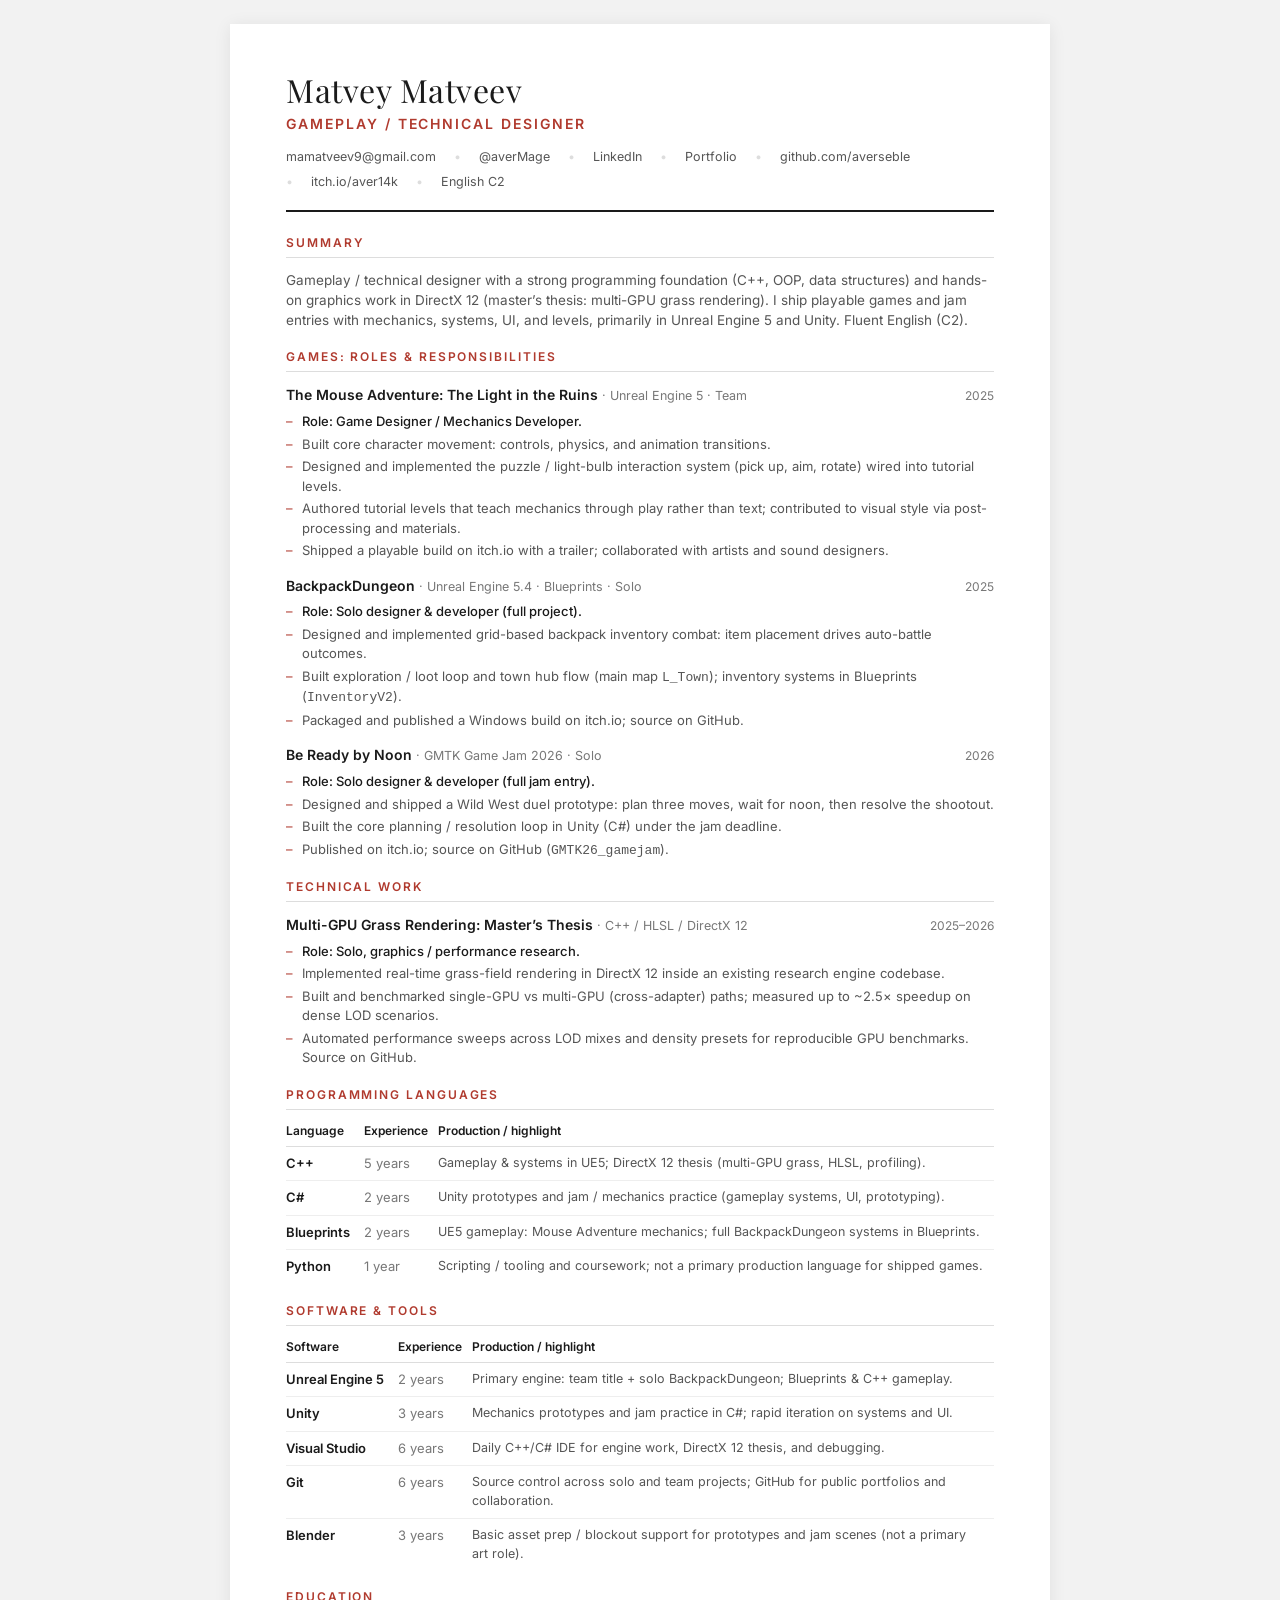
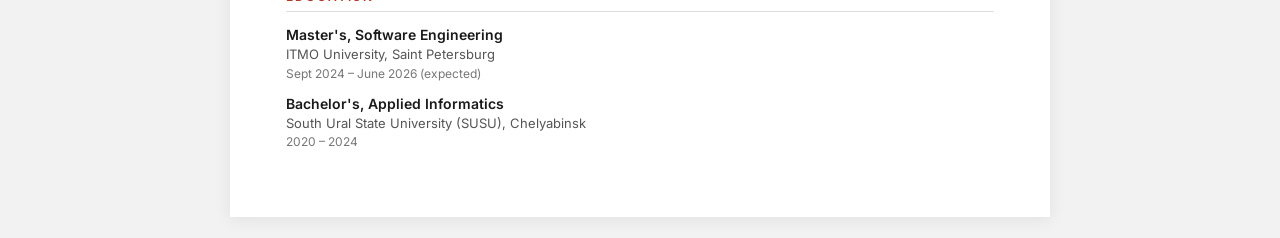
==== commit eed485bb: "fix" ====
--- a/cv.html
+++ b/cv.html
@@ -3,7 +3,7 @@
 <head>
   <meta charset="UTF-8">
   <meta name="viewport" content="width=device-width, initial-scale=1.0">
-  <title>Matvey Matveev - CV - Junior Gameplay / Technical Designer</title>
+  <title>Matvey Matveev - CV - Gameplay / Technical Designer</title>
   <link rel="preconnect" href="https://fonts.googleapis.com">
   <link rel="preconnect" href="https://fonts.gstatic.com" crossorigin>
   <link href="https://fonts.googleapis.com/css2?family=Inter:wght@300;400;500;600&family=Playfair+Display:wght@600&display=swap" rel="stylesheet">
@@ -133,7 +133,7 @@
   <div class="page">
     <header class="cv-head">
       <div class="cv-name">Matvey Matveev</div>
-      <div class="cv-role">Junior Gameplay / Technical Designer</div>
+      <div class="cv-role">Gameplay / Technical Designer</div>
       <div class="cv-contacts">
         <span><a href="mailto:mamatveev9@gmail.com">mamatveev9@gmail.com</a></span>
         <span><a href="https://t.me/averMage">@averMage</a></span>
@@ -148,7 +148,7 @@
     <section>
       <h2>Summary</h2>
       <p class="summary">
-        Junior gameplay / technical designer with a strong programming foundation (C++, OOP, data structures)
+        Gameplay / technical designer with a strong programming foundation (C++, OOP, data structures)
         and hands-on graphics work in DirectX&nbsp;12 (master’s thesis: multi-GPU grass rendering). I ship playable
         games and jam entries with mechanics, systems, UI, and levels, primarily in Unreal Engine&nbsp;5 and Unity.
         Fluent English (C2).
@@ -198,22 +198,10 @@
         </ul>
       </div>
 
-      <div class="item">
-        <div class="item-head">
-          <div class="item-title">Time Wizard Defense <span class="stack">· GMTK Game Jam · Solo</span></div>
-          <div class="item-meta">2025</div>
-        </div>
-        <ul>
-          <li><span class="role-tag">Role: Solo designer &amp; developer (full jam entry).</span></li>
-          <li>Designed and shipped a playable tower-defense / strategy prototype under the jam deadline.</li>
-          <li>Implemented player movement, building placement, and multiple building modes (hotkeys 1–3 + place).</li>
-          <li>Packaged a Windows build and published on itch.io.</li>
-        </ul>
-      </div>
-    </section>
-
-    <section>
-      <h2>Technical Work (not a shipped game)</h2>
+    </section>
+
+    <section>
+      <h2>Technical Work</h2>
       <div class="item">
         <div class="item-head">
           <div class="item-title">Multi-GPU Grass Rendering: Master’s Thesis <span class="stack">· C++ / HLSL / DirectX 12</span></div>
